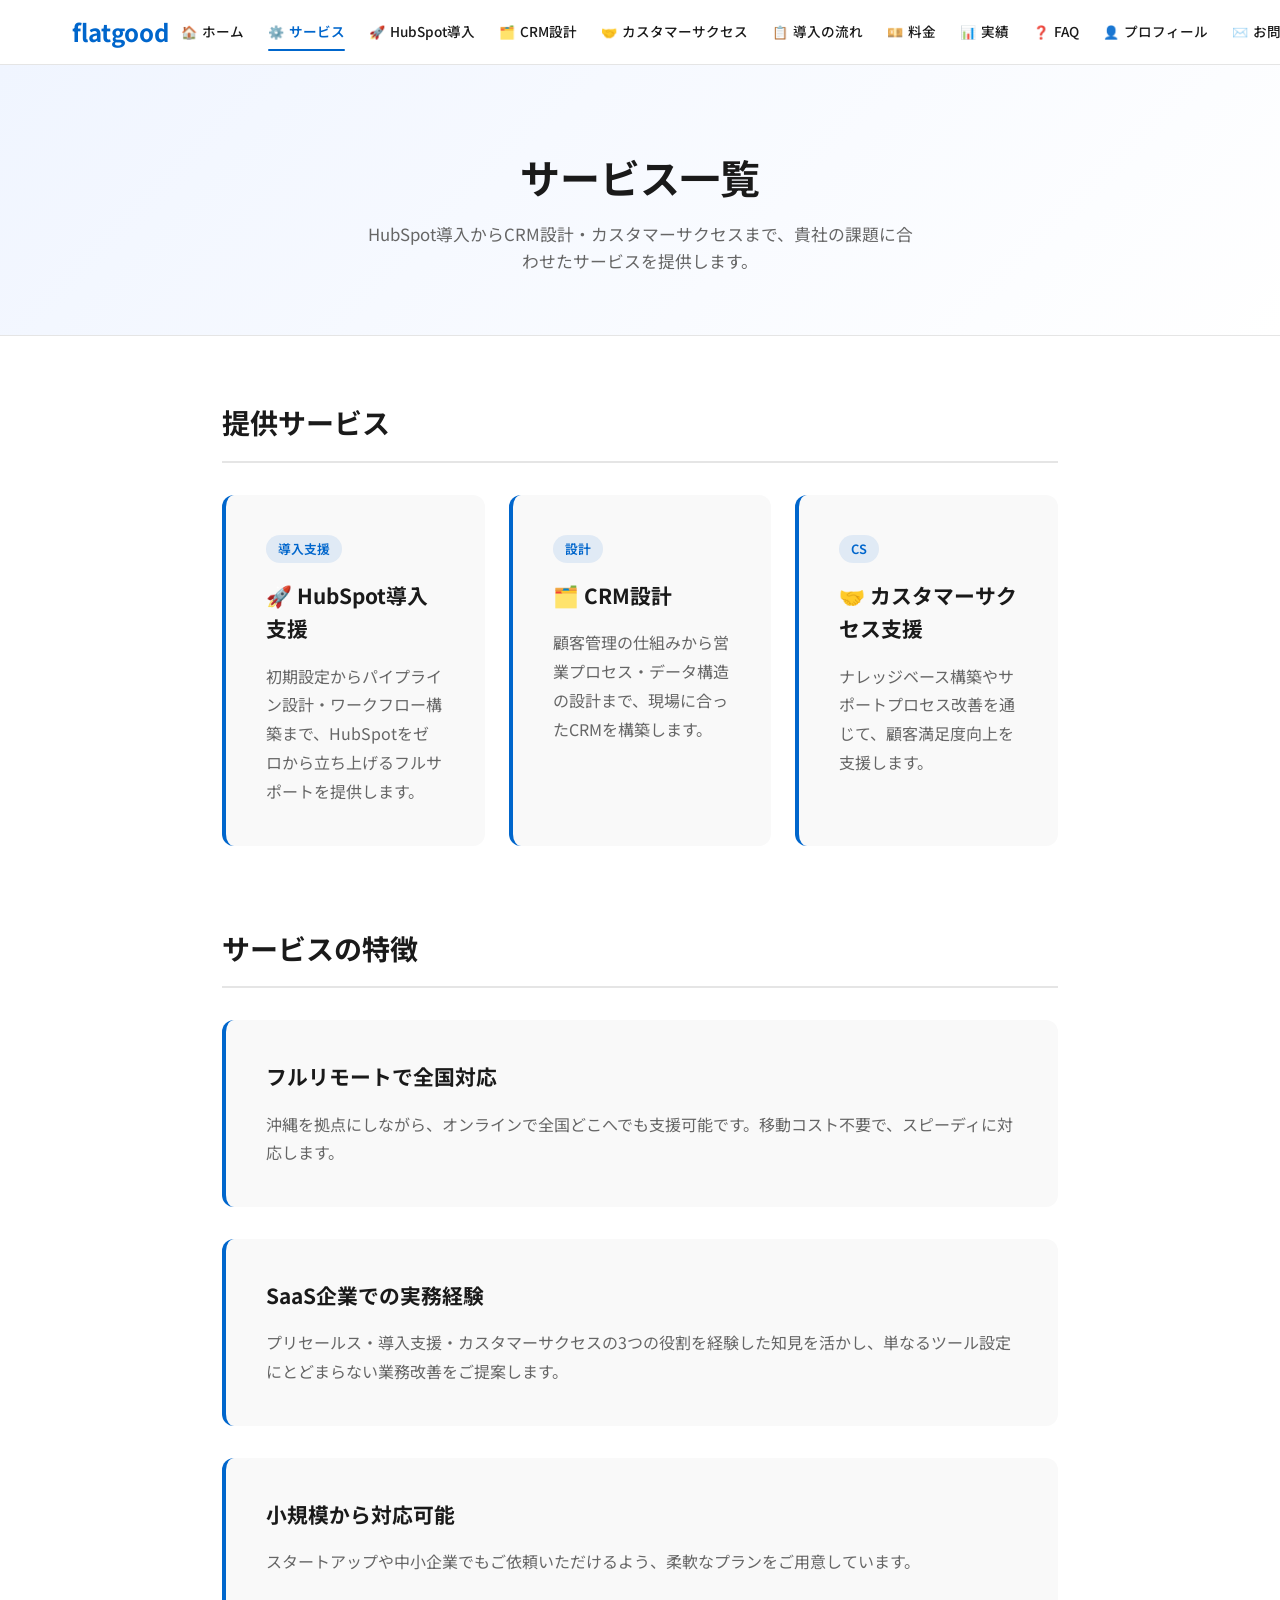
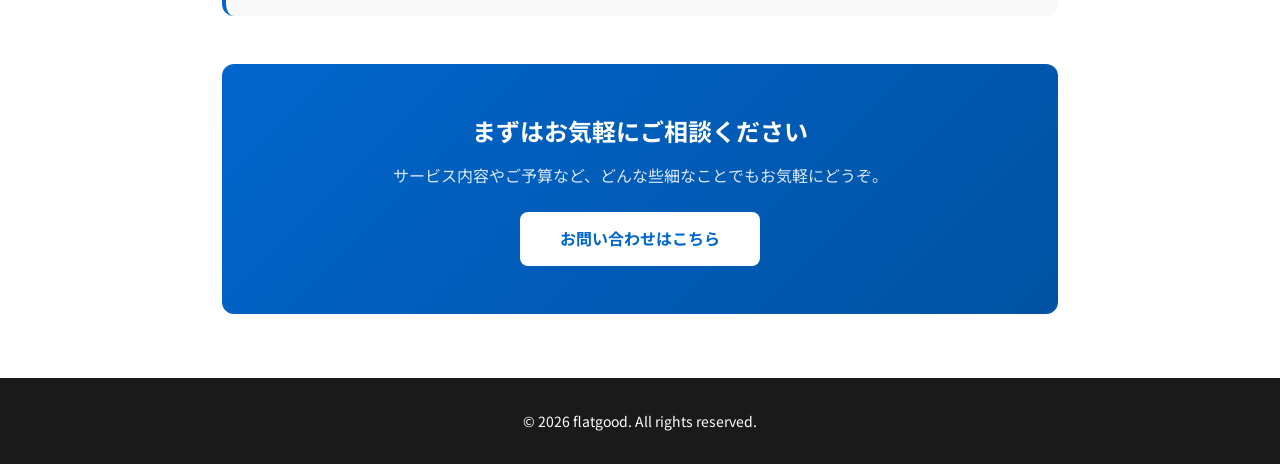
==== pages/services.html @ c652cb4f "Add files via upload" ====
<!DOCTYPE html>
<html lang="ja">
<head>
    <meta charset="UTF-8">
    <meta name="viewport" content="width=device-width, initial-scale=1.0">
    <title>サービス一覧 | flatgood</title>
    <meta name="description" content="flatgoodが提供するHubSpot導入・CRM設計・カスタマーサクセス支援のサービス一覧。">
    <link rel="preconnect" href="https://fonts.googleapis.com">
    <link rel="preconnect" href="https://fonts.gstatic.com" crossorigin>
    <link href="https://fonts.googleapis.com/css2?family=Noto+Sans+JP:wght@400;500;600;700&display=swap" rel="stylesheet">
    <link rel="stylesheet" href="../style.css">
</head>
<body>
    <header class="header"></header>

    <section class="page-hero">
        <div class="container">
            <h1>サービス一覧</h1>
            <p>HubSpot導入からCRM設計・カスタマーサクセスまで、貴社の課題に合わせたサービスを提供します。</p>
        </div>
    </section>

    <main class="page-main">
        <h2 class="section-title">提供サービス</h2>

        <div class="content-grid">
            <div class="content-card">
                <span class="tag">導入支援</span>
                <h3>🚀 HubSpot導入支援</h3>
                <p>初期設定からパイプライン設計・ワークフロー構築まで、HubSpotをゼロから立ち上げるフルサポートを提供します。</p>
            </div>
            <div class="content-card">
                <span class="tag">設計</span>
                <h3>🗂️ CRM設計</h3>
                <p>顧客管理の仕組みから営業プロセス・データ構造の設計まで、現場に合ったCRMを構築します。</p>
            </div>
            <div class="content-card">
                <span class="tag">CS</span>
                <h3>🤝 カスタマーサクセス支援</h3>
                <p>ナレッジベース構築やサポートプロセス改善を通じて、顧客満足度向上を支援します。</p>
            </div>
        </div>

        <h2 class="section-title" style="margin-top:48px;">サービスの特徴</h2>
        <div class="content-card">
            <h3>フルリモートで全国対応</h3>
            <p>沖縄を拠点にしながら、オンラインで全国どこへでも支援可能です。移動コスト不要で、スピーディに対応します。</p>
        </div>
        <div class="content-card">
            <h3>SaaS企業での実務経験</h3>
            <p>プリセールス・導入支援・カスタマーサクセスの3つの役割を経験した知見を活かし、単なるツール設定にとどまらない業務改善をご提案します。</p>
        </div>
        <div class="content-card">
            <h3>小規模から対応可能</h3>
            <p>スタートアップや中小企業でもご依頼いただけるよう、柔軟なプランをご用意しています。</p>
        </div>

        <div class="cta-block">
            <h3>まずはお気軽にご相談ください</h3>
            <p>サービス内容やご予算など、どんな些細なことでもお気軽にどうぞ。</p>
            <a href="contact.html">お問い合わせはこちら</a>
        </div>
    </main>

    <footer class="footer">
        <div class="container"><p>&copy; 2026 flatgood. All rights reserved.</p></div>
    </footer>
    <script src="../nav.js"></script>
</body>
</html>
---- style.css ----
* {
    margin: 0;
    padding: 0;
    box-sizing: border-box;
}

:root {
    --primary-color: #0066cc;
    --primary-dark: #0052a3;
    --text-dark: #1a1a1a;
    --text-light: #666666;
    --bg-light: #f9f9f9;
    --border-color: #e5e5e5;
    --spacing-unit: 1rem;
}

html { scroll-behavior: smooth; }

body {
    font-family: 'Noto Sans JP', sans-serif;
    color: var(--text-dark);
    background-color: #ffffff;
    line-height: 1.6;
}

.container {
    max-width: 1200px;
    margin: 0 auto;
    padding: 0 2rem;
}

/* ===== HEADER ===== */
.header {
    background-color: #ffffff;
    border-bottom: 1px solid var(--border-color);
    position: sticky;
    top: 0;
    z-index: 1000;
}

.header-inner {
    max-width: 1200px;
    margin: 0 auto;
    padding: 0 2rem;
    display: flex;
    justify-content: space-between;
    align-items: center;
    height: 64px;
}

.logo {
    font-size: 1.5rem;
    font-weight: 700;
    color: var(--primary-color);
    text-decoration: none;
    flex-shrink: 0;
}

/* ===== NAV ===== */
.nav {
    display: flex;
    align-items: center;
    gap: 0;
}

.nav a {
    display: flex;
    align-items: center;
    gap: 5px;
    padding: 8px 12px;
    text-decoration: none;
    color: var(--text-dark);
    font-weight: 500;
    font-size: 0.85rem;
    white-space: nowrap;
    border-radius: 6px;
    transition: color 0.2s, background 0.2s;
    position: relative;
}

.nav a:hover {
    color: var(--primary-color);
    background: rgba(0,102,204,0.06);
}

.nav a.active {
    color: var(--primary-color);
    font-weight: 600;
}

.nav a.active::after {
    content: '';
    position: absolute;
    bottom: 0;
    left: 12px; right: 12px;
    height: 2px;
    background: var(--primary-color);
    border-radius: 1px;
}

.nav-icon { font-size: 13px; }

/* hamburger */
.hamburger {
    display: none;
    flex-direction: column;
    gap: 5px;
    cursor: pointer;
    padding: 8px;
    border: none;
    background: none;
}
.hamburger span {
    display: block;
    width: 22px;
    height: 2px;
    background: var(--text-dark);
    border-radius: 1px;
    transition: all 0.3s;
}
.hamburger.open span:nth-child(1) { transform: translateY(7px) rotate(45deg); }
.hamburger.open span:nth-child(2) { opacity: 0; }
.hamburger.open span:nth-child(3) { transform: translateY(-7px) rotate(-45deg); }

/* mobile nav overlay */
.mobile-nav {
    display: none;
    flex-direction: column;
    background: #fff;
    border-top: 1px solid var(--border-color);
    padding: 16px 2rem;
    gap: 4px;
    position: absolute;
    top: 64px; left: 0; right: 0;
    box-shadow: 0 8px 24px rgba(0,0,0,0.08);
}
.mobile-nav.open { display: flex; }
.mobile-nav a {
    padding: 10px 12px;
    text-decoration: none;
    color: var(--text-dark);
    font-weight: 500;
    font-size: 0.95rem;
    border-radius: 6px;
    transition: background 0.2s, color 0.2s;
}
.mobile-nav a:hover { background: var(--bg-light); color: var(--primary-color); }

/* ===== HERO ===== */
.hero {
    padding: 120px 0;
    text-align: center;
    background: linear-gradient(135deg, #f9f9f9 0%, #ffffff 100%);
}

.hero-title {
    font-size: 3.5rem;
    font-weight: 700;
    margin-bottom: 1rem;
    line-height: 1.2;
    color: var(--text-dark);
}

.hero-subtitle {
    font-size: 1.25rem;
    color: var(--primary-color);
    font-weight: 600;
    margin-bottom: 1.5rem;
}

.hero-description {
    font-size: 1.125rem;
    color: var(--text-light);
    margin-bottom: 3rem;
    max-width: 600px;
    margin-left: auto;
    margin-right: auto;
}

.cta-button {
    display: inline-block;
    padding: 16px 48px;
    background-color: var(--primary-color);
    color: #ffffff;
    text-decoration: none;
    border-radius: 8px;
    font-weight: 600;
    font-size: 1rem;
    transition: all 0.3s ease;
    border: 2px solid var(--primary-color);
}

.cta-button:hover {
    background-color: var(--primary-dark);
    border-color: var(--primary-dark);
    transform: translateY(-2px);
    box-shadow: 0 8px 16px rgba(0,102,204,0.2);
}

/* ===== SERVICES ===== */
.services {
    padding: 100px 0;
    background-color: #ffffff;
}

.services h2, .profile h2, .results h2, .contact h2 {
    font-size: 2.5rem;
    font-weight: 700;
    margin-bottom: 4rem;
    text-align: center;
    color: var(--text-dark);
}

.services-grid {
    display: grid;
    grid-template-columns: repeat(auto-fit, minmax(300px, 1fr));
    gap: 3rem;
}

.service-card {
    padding: 2.5rem;
    background-color: var(--bg-light);
    border-radius: 12px;
    border-left: 4px solid var(--primary-color);
    transition: all 0.3s ease;
}

.service-card:hover {
    box-shadow: 0 12px 24px rgba(0,102,204,0.1);
    transform: translateY(-4px);
}

.service-card h3 {
    font-size: 1.5rem;
    margin-bottom: 1.5rem;
    color: var(--text-dark);
}

.service-card ul { list-style: none; }

.service-card li {
    padding: 0.75rem 0 0.75rem 1.5rem;
    color: var(--text-light);
    position: relative;
}

.service-card li:before {
    content: "→";
    position: absolute;
    left: 0;
    color: var(--primary-color);
    font-weight: 600;
}

/* ===== PROFILE ===== */
.profile {
    padding: 100px 0;
    background-color: var(--bg-light);
}

.profile-content {
    max-width: 700px;
    margin: 0 auto;
}

.profile-content p {
    font-size: 1.125rem;
    margin-bottom: 1.5rem;
    line-height: 1.8;
    color: var(--text-dark);
}

/* ===== RESULTS ===== */
.results {
    padding: 100px 0;
    background-color: #ffffff;
}

.results-grid {
    display: grid;
    grid-template-columns: repeat(auto-fit, minmax(300px, 1fr));
    gap: 3rem;
}

.result-card {
    padding: 2.5rem;
    background-color: var(--bg-light);
    border-radius: 12px;
    border-top: 4px solid var(--primary-color);
    transition: all 0.3s ease;
}

.result-card:hover {
    box-shadow: 0 12px 24px rgba(0,102,204,0.1);
    transform: translateY(-4px);
}

.result-card h3 {
    font-size: 1.25rem;
    margin-bottom: 1rem;
    color: var(--primary-color);
    font-weight: 600;
}

.result-title {
    font-size: 1.125rem;
    font-weight: 600;
    margin-bottom: 0.75rem;
    color: var(--text-dark);
}

.result-description { color: var(--text-light); font-size: 1rem; }

/* ===== DOWNLOAD ===== */
.download-section {
    padding: 80px 0;
    background-color: var(--bg-light);
    text-align: center;
}

.download-button {
    display: inline-block;
    padding: 16px 48px;
    background-color: #ff9800;
    color: #ffffff;
    text-decoration: none;
    border-radius: 8px;
    font-weight: 600;
    font-size: 1rem;
    transition: all 0.3s ease;
    border: 2px solid #ff9800;
}

.download-button:hover {
    background-color: #e68900;
    border-color: #e68900;
    transform: translateY(-2px);
    box-shadow: 0 8px 16px rgba(255,152,0,0.2);
}

/* ===== CONTACT ===== */
.contact {
    padding: 100px 0;
    background-color: var(--bg-light);
    text-align: center;
}

.contact p {
    font-size: 1.125rem;
    margin-bottom: 2rem;
    color: var(--text-light);
}

.contact-button {
    display: inline-block;
    padding: 16px 48px;
    background-color: var(--primary-color);
    color: #ffffff;
    text-decoration: none;
    border-radius: 8px;
    font-weight: 600;
    font-size: 1rem;
    transition: all 0.3s ease;
    border: 2px solid var(--primary-color);
}

.contact-button:hover {
    background-color: var(--primary-dark);
    border-color: var(--primary-dark);
    transform: translateY(-2px);
    box-shadow: 0 8px 16px rgba(0,102,204,0.2);
}

/* ===== FOOTER ===== */
.footer {
    padding: 2rem 0;
    background-color: var(--text-dark);
    color: #ffffff;
    text-align: center;
    font-size: 0.875rem;
}

/* ===== PAGE HERO (サブページ用) ===== */
.page-hero {
    padding: 80px 0 60px;
    background: linear-gradient(135deg, #f0f5ff 0%, #ffffff 100%);
    border-bottom: 1px solid var(--border-color);
    text-align: center;
}

.page-hero h1 {
    font-size: 2.5rem;
    font-weight: 700;
    margin-bottom: 0.75rem;
    color: var(--text-dark);
}

.page-hero p {
    font-size: 1.05rem;
    color: var(--text-light);
    max-width: 560px;
    margin: 0 auto;
}

.page-main {
    max-width: 900px;
    margin: 0 auto;
    padding: 64px 2rem;
}

/* ===== CONTENT CARDS ===== */
.content-card {
    padding: 2.5rem;
    background-color: var(--bg-light);
    border-radius: 12px;
    border-left: 4px solid var(--primary-color);
    margin-bottom: 2rem;
    transition: all 0.3s ease;
}

.content-card:hover {
    box-shadow: 0 12px 24px rgba(0,102,204,0.1);
    transform: translateY(-3px);
}

.content-card h3 {
    font-size: 1.3rem;
    font-weight: 700;
    margin-bottom: 1rem;
    color: var(--text-dark);
}

.content-card p {
    color: var(--text-light);
    line-height: 1.8;
}

.content-grid {
    display: grid;
    grid-template-columns: repeat(auto-fit, minmax(260px, 1fr));
    gap: 1.5rem;
    margin-bottom: 2rem;
}

.section-title {
    font-size: 1.75rem;
    font-weight: 700;
    margin-bottom: 2rem;
    color: var(--text-dark);
    padding-bottom: 1rem;
    border-bottom: 2px solid var(--border-color);
}

.section-title span {
    color: var(--primary-color);
}

.tag {
    display: inline-block;
    padding: 4px 12px;
    background: rgba(0,102,204,0.1);
    color: var(--primary-color);
    border-radius: 100px;
    font-size: 0.8rem;
    font-weight: 600;
    margin-bottom: 1rem;
}

.cta-block {
    background: linear-gradient(135deg, var(--primary-color), var(--primary-dark));
    color: white;
    padding: 48px 40px;
    border-radius: 12px;
    text-align: center;
    margin-top: 48px;
}

.cta-block h3 {
    font-size: 1.5rem;
    font-weight: 700;
    margin-bottom: 0.75rem;
}

.cta-block p {
    opacity: 0.85;
    margin-bottom: 1.5rem;
}

.cta-block a {
    display: inline-block;
    padding: 14px 40px;
    background: #ffffff;
    color: var(--primary-color);
    text-decoration: none;
    border-radius: 8px;
    font-weight: 700;
    font-size: 1rem;
    transition: all 0.3s;
}

.cta-block a:hover {
    background: #f0f5ff;
    transform: translateY(-2px);
}

/* step list */
.step-list { list-style: none; counter-reset: steps; }
.step-list li {
    counter-increment: steps;
    padding: 1.25rem 1.25rem 1.25rem 4rem;
    background: var(--bg-light);
    border-radius: 10px;
    margin-bottom: 1rem;
    position: relative;
    font-size: 1rem;
    color: var(--text-dark);
    line-height: 1.7;
}
.step-list li::before {
    content: counter(steps);
    position: absolute;
    left: 1.25rem;
    top: 50%;
    transform: translateY(-50%);
    width: 32px; height: 32px;
    background: var(--primary-color);
    color: #fff;
    border-radius: 50%;
    display: flex; align-items: center; justify-content: center;
    font-weight: 700; font-size: 0.9rem;
}

/* FAQ */
.faq-item {
    border-bottom: 1px solid var(--border-color);
    padding: 1.5rem 0;
}
.faq-q {
    font-weight: 700;
    color: var(--text-dark);
    margin-bottom: 0.75rem;
    display: flex;
    align-items: flex-start;
    gap: 10px;
}
.faq-q::before {
    content: 'Q';
    flex-shrink: 0;
    width: 26px; height: 26px;
    background: var(--primary-color);
    color: #fff;
    border-radius: 50%;
    display: flex; align-items: center; justify-content: center;
    font-size: 0.8rem; font-weight: 700;
}
.faq-a {
    color: var(--text-light);
    line-height: 1.8;
    padding-left: 36px;
}

/* price table */
.price-table { width: 100%; border-collapse: collapse; margin-bottom: 2rem; }
.price-table th {
    background: var(--primary-color);
    color: #fff;
    padding: 1rem 1.25rem;
    text-align: left;
    font-weight: 600;
}
.price-table td {
    padding: 1rem 1.25rem;
    border-bottom: 1px solid var(--border-color);
    color: var(--text-dark);
}
.price-table tr:nth-child(even) td { background: var(--bg-light); }
.price-table tr:hover td { background: #f0f5ff; }

/* ===== RESPONSIVE ===== */
@media (max-width: 900px) {
    .nav { display: none; }
    .hamburger { display: flex; }
}

@media (max-width: 768px) {
    .hero-title { font-size: 2.5rem; }
    .page-hero h1 { font-size: 2rem; }
    .services h2, .profile h2, .results h2, .contact h2 { font-size: 2rem; }
    .hero, .services, .profile, .results, .contact { padding: 60px 0; }
    .services-grid, .results-grid { gap: 2rem; }
    .service-card, .result-card, .content-card { padding: 2rem; }
    .cta-block { padding: 36px 24px; }
}

@media (max-width: 480px) {
    .hero-title { font-size: 2rem; }
    .hero-subtitle { font-size: 0.9rem; }
    .cta-button, .contact-button { padding: 14px 32px; font-size: 0.95rem; }
    .services h2, .profile h2, .results h2, .contact h2 { font-size: 1.75rem; }
    .services-grid, .results-grid, .content-grid { grid-template-columns: 1fr; }
    .hero { padding: 60px 0; }
    .services, .profile, .results, .contact { padding: 40px 0; }
    .container { padding: 0 1rem; }
    .page-main { padding: 40px 1rem; }
}
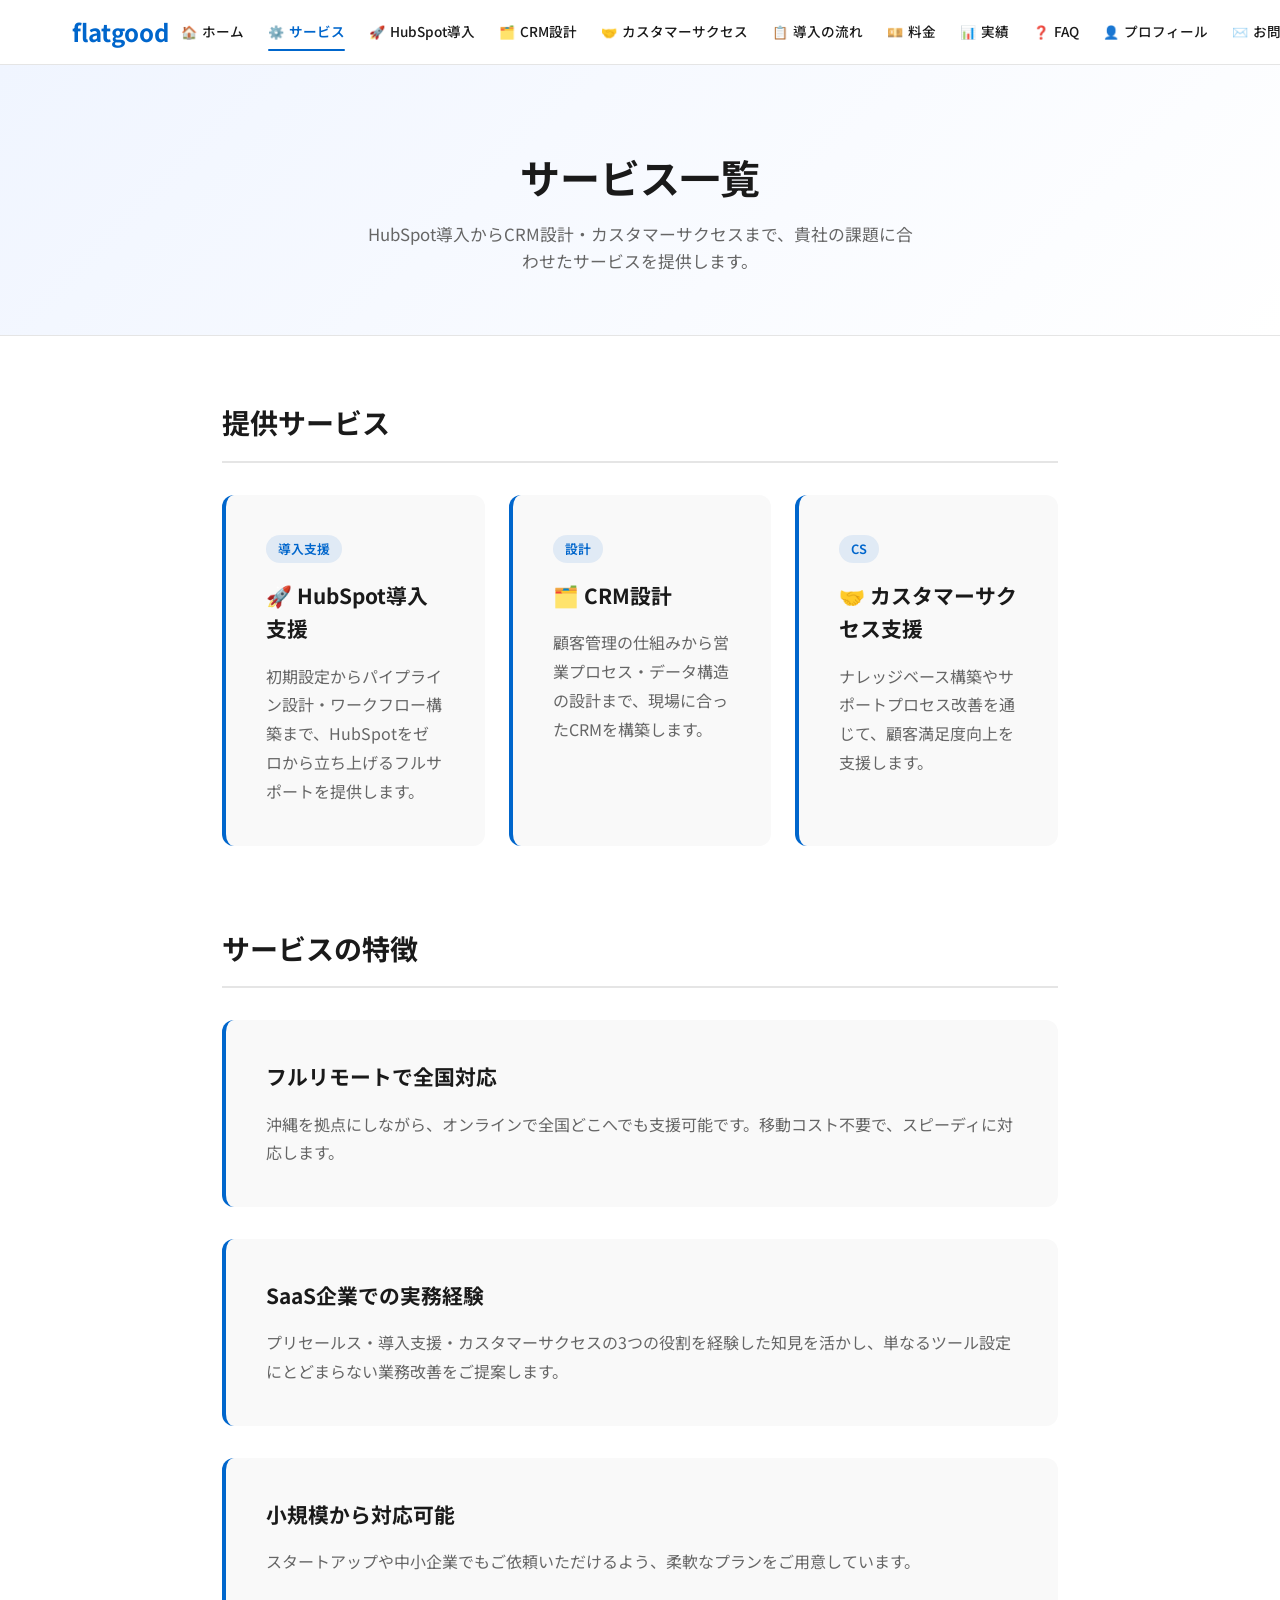
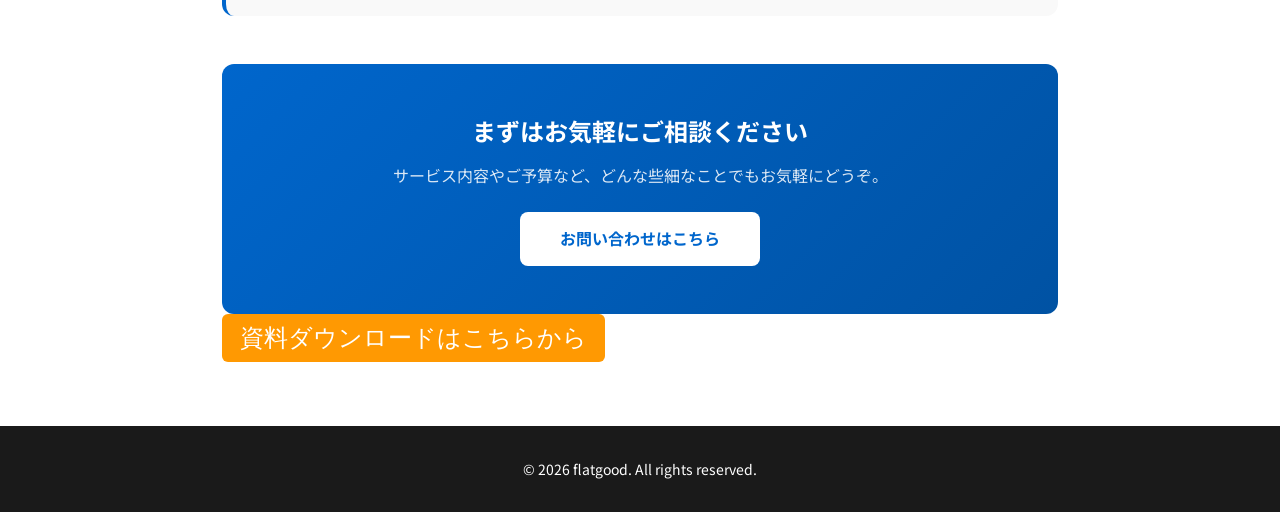
==== commit b93e29df: "Update services.html" ====
--- a/pages/services.html
+++ b/pages/services.html
@@ -9,6 +9,36 @@
     <link rel="preconnect" href="https://fonts.gstatic.com" crossorigin>
     <link href="https://fonts.googleapis.com/css2?family=Noto+Sans+JP:wght@400;500;600;700&display=swap" rel="stylesheet">
     <link rel="stylesheet" href="../style.css">
+
+    <!-- HubSpot CTA スタイル（<head>内に移動） -->
+    <style>
+      a.hs-inline-web-interactive-209071422306 {
+        -webkit-font-smoothing: antialiased !important;
+        cursor: pointer !important;
+        user-select: none !important;
+        display: inline-block !important;
+        font-weight: normal !important;
+        text-align: center !important;
+        text-decoration: none !important;
+        transition: all .4s ease !important;
+        background: #FF9902 !important;
+        border-radius: 6px !important;
+        border-width: 0px !important;
+        color: #FFFFFF !important;
+        font-family: sans-serif !important;
+        height: auto !important;
+        padding: 6px 18px;
+        text-shadow: none !important;
+        width: auto !important;
+        font-size: 24px !important;
+        line-height: 1.5em !important;
+      }
+      a.hs-inline-web-interactive-209071422306:hover,
+      a.hs-inline-web-interactive-209071422306:active {
+        background: rgb(242, 145, 2) !important;
+        color: rgb(242, 242, 242) !important;
+      }
+    </style>
 </head>
 <body>
     <header class="header"></header>
@@ -60,6 +90,15 @@
             <p>サービス内容やご予算など、どんな些細なことでもお気軽にどうぞ。</p>
             <a href="contact.html">お問い合わせはこちら</a>
         </div>
+
+        <!-- HubSpot CTA -->
+        <div class="hs-web-interactive-inline" data-hubspot-wrapper-cta-id="209071422306">
+            <a href="https://cta-service-cms2.hubspot.com/web-interactives/public/v1/track/click?encryptedPayload=AVxigLJLmL5oNRHjXNo8x9p4h%2BQYowuDQYeO5Oo098SGXa9Z1RknuPh%2BUky32mSPfx5L4gI0gGUZRq3%2FEtq2uiXYT%2FgRVIu3aYDACT3M%2FRpGM6BhVj4gu0W9KDfSps4acnOBke5NDBmJAGqXG%2BRctljUoXwwqs5G2jMFuPTBfcjdOmWQ%2FGO7%2BoniNzO4ZkVe7RFk5bB8DzIDWmPaOS6QP44JMHLcslKkTA4c1KdULQV8vVYemuJRpxAHDEvZ71uQy8uavmKEx45XKU7aiyZ1XxvkMjD9GaDQLQ2Mvxo%3D&amp;portalId=51009495"
+               class="hs-inline-web-interactive-209071422306"
+               data-hubspot-cta-id="209071422306">
+                資料ダウンロードはこちらから
+            </a>
+        </div>
     </main>
 
     <footer class="footer">
